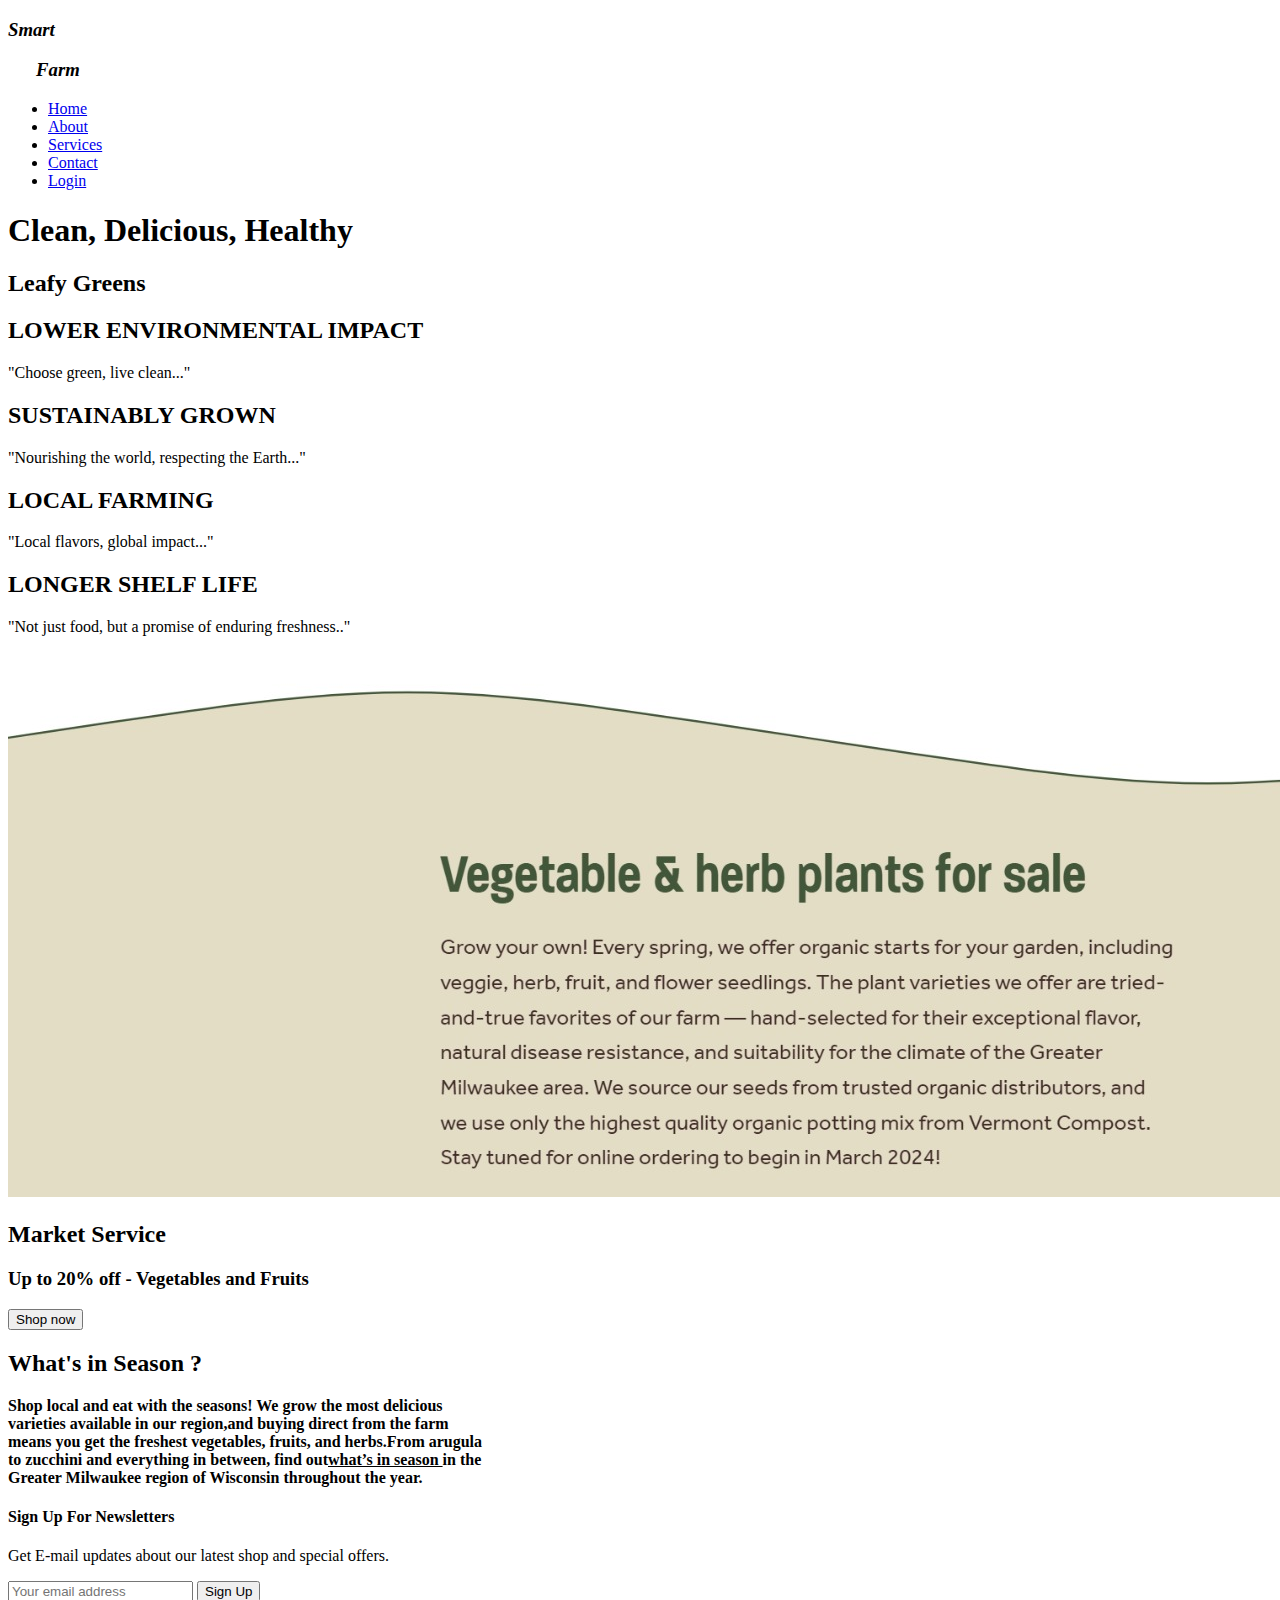
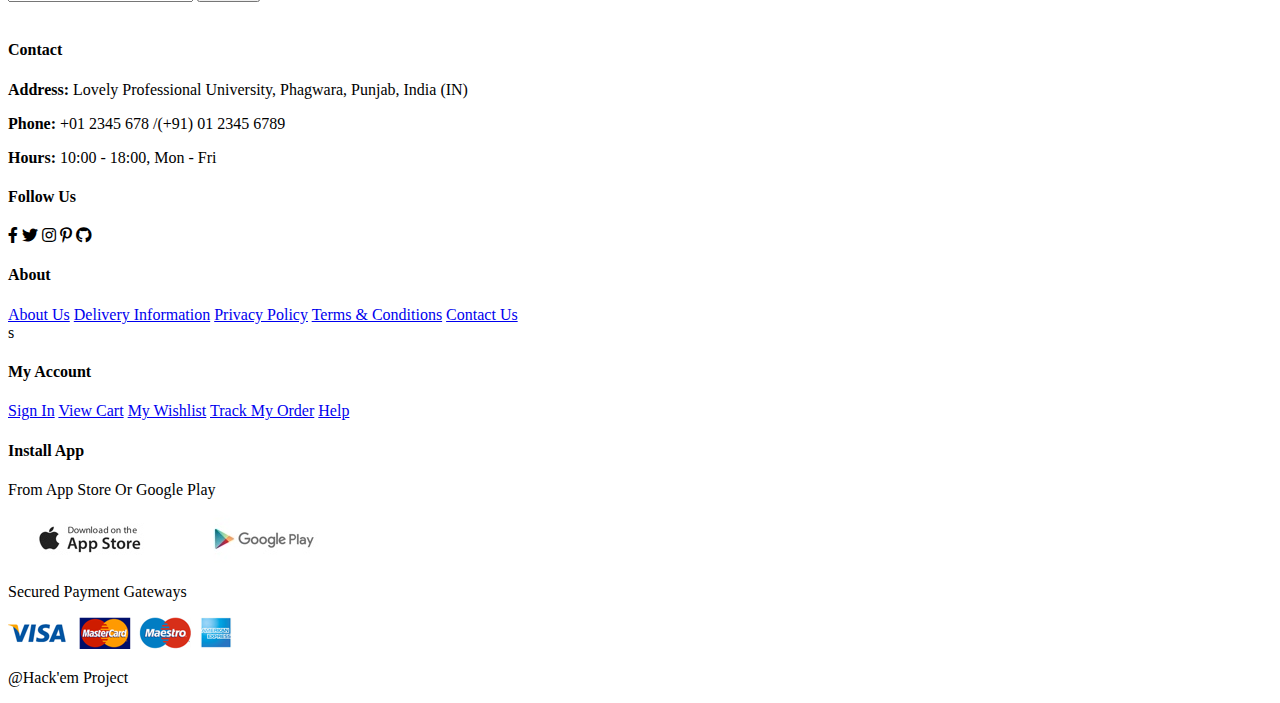
==== index.html @ 543e43bd "Added Home Page" ====
<!DOCTYPE html>
<html lang="en">
<head>
    <meta charset="UTF-8">
    <meta name="viewport" content="width=device-width, initial-scale=1.0">
    <title>Smart Farm</title>
    <link rel="stylesheet" href="https://pro.fontawesome.com/releases/v5.10.0/css/all.css" />
    <link rel="stylesheet" href="styles.css">
</head>
<body>
    <header id="nav">
        <div class="Logo">
        <h3><i><b>Smart</i></b></h3>
        <h3><i><b>&nbsp;&nbsp;&nbsp;&nbsp;&nbsp;&nbsp;Farm</i></b></h3>
        </div>
        <ul id="navbar">
            <li><a class="active" href="index.html">Home</a></li>
            <li><a href="about.html">About</a></li>
            <li><a href="service.html">Services</a></li>
            <li><a href="contact.html">Contact</a></li>
            <li><a target="_blank" href="login.html">Login</a></li>
        </ul>
    </header>

    <div class="hero-image">
        <div class="hero-text">
            <h1>Clean, Delicious, Healthy</h1>
            <h2><span>Leafy Greens</span></h2>
        </div>
    </div>


    <!--Benifits-->
    <div id="farm">
        <section id="services" class="services">
            <div class="wrapper">
                <div class="items">
                    <div class="item">
                        <h2>LOWER ENVIRONMENTAL IMPACT</h2>
                        <p>"Choose green, live clean..."</p>
                    </div>
                    <div class="item">
                        <h2>SUSTAINABLY GROWN</h2>
                        <p>"Nourishing the world, respecting the Earth..."</p>
                    </div>
                    <div class="item">
                        <h2>LOCAL FARMING</h2>
                        <p>"Local flavors, global impact..."</p>
                    </div>
                    <div class="item">
                        <h2>LONGER SHELF LIFE</h2>
                        <p>"Not just food, but a promise of enduring freshness.."</p>
                    </div>
                </div>            
        </section>
    </div>
    
    <!-- product section -->
    <div class = "plants section-m1">
        <img src="vege.jpeg"></img>
        <div class="vegetable-container">
            <h2>Market Service</h2>
            <h3>Up to<span> 20% off </span>- Vegetables and Fruits </h3>
            <button class="normal">Shop now</button>

        </div>
        <div class='main_season'>
        <div class='season'>
            <h2>What's in Season ?</h2>
            <p><b>Shop local and eat with the seasons! We grow the most delicious <br>varieties available in our region,and buying direct from the farm</br> means you get the freshest vegetables, fruits, and herbs.From arugula<br> to zucchini and everything in between, find out<span><u>what’s in season </u></span>in the<br> Greater Milwaukee region of Wisconsin throughout the year.</br></b></p>
            </div>
            <div class='season_img'>
            </div>
        </div>
    </div>

    <!-- NEWSLETTER -->
    <section id="newsletter" class="section-p1 section-m1">
        <div class="newstext">
            <h4>Sign Up For Newsletters</h4>
            <p>Get E-mail updates about our latest shop and <span>special offers.</span></p>
        </div>

        <div class="form">
            <input type="text" placeholder="Your email address">
            <button class="normal">Sign Up</button>
        </div>
    </section>

<!--Footer-->
    <footer class="section-p1">
        <div class="col">
            <img class="logo" src="images/logo.png" alt="">
            <h4>Contact</h4>
            <p><strong>Address: </strong> Lovely Professional University, Phagwara, Punjab, India (IN)</p>
            <p><strong>Phone: </strong> +01 2345 678 /(+91) 01 2345 6789</p>
            <p><strong>Hours: </strong> 10:00 - 18:00, Mon - Fri</p>

            <div class="follow">
                <h4>Follow Us</h4>
                <div class="icon">
                    <i class="fab fa-facebook-f"></i>
                    <i class="fab fa-twitter"></i>
                    <i class="fab fa-instagram"></i>
                    <i class="fab fa-pinterest-p"></i>
                    <i class="fab fa-github"></i>
                </div>
            </div>
        </div>

        <div class="col">
            <h4>About</h4>
            <a href="#">About Us</a>
            <a href="#">Delivery Information</a>
            <a href="#">Privacy Policy</a>
            <a href="#">Terms & Conditions</a>
            <a href="#">Contact Us</a>
        </div>

        <div class="col">s
            <h4>My Account</h4>
            <a href="#">Sign In</a>
            <a href="#">View Cart</a>
            <a href="#">My Wishlist</a>
            <a href="#">Track My Order</a>
            <a href="#">Help</a>
        </div>

        <div class="col install">
            <h4>Install App</h4>
            <p>From App Store Or Google Play</p>
            <div class="row">
                <img src="img/pay/app.jpg" alt="">
                <img src="img/pay/play.jpg" alt="">
            </div>
            <p>Secured Payment Gateways</p>
            <img src="img/pay/pay.png" alt="">
        </div>

        <div class="copyright">
            <p>@Hack'em Project</p>
        </div>
    </footer>


    <script src="script.js"></script>

</body>
</html>
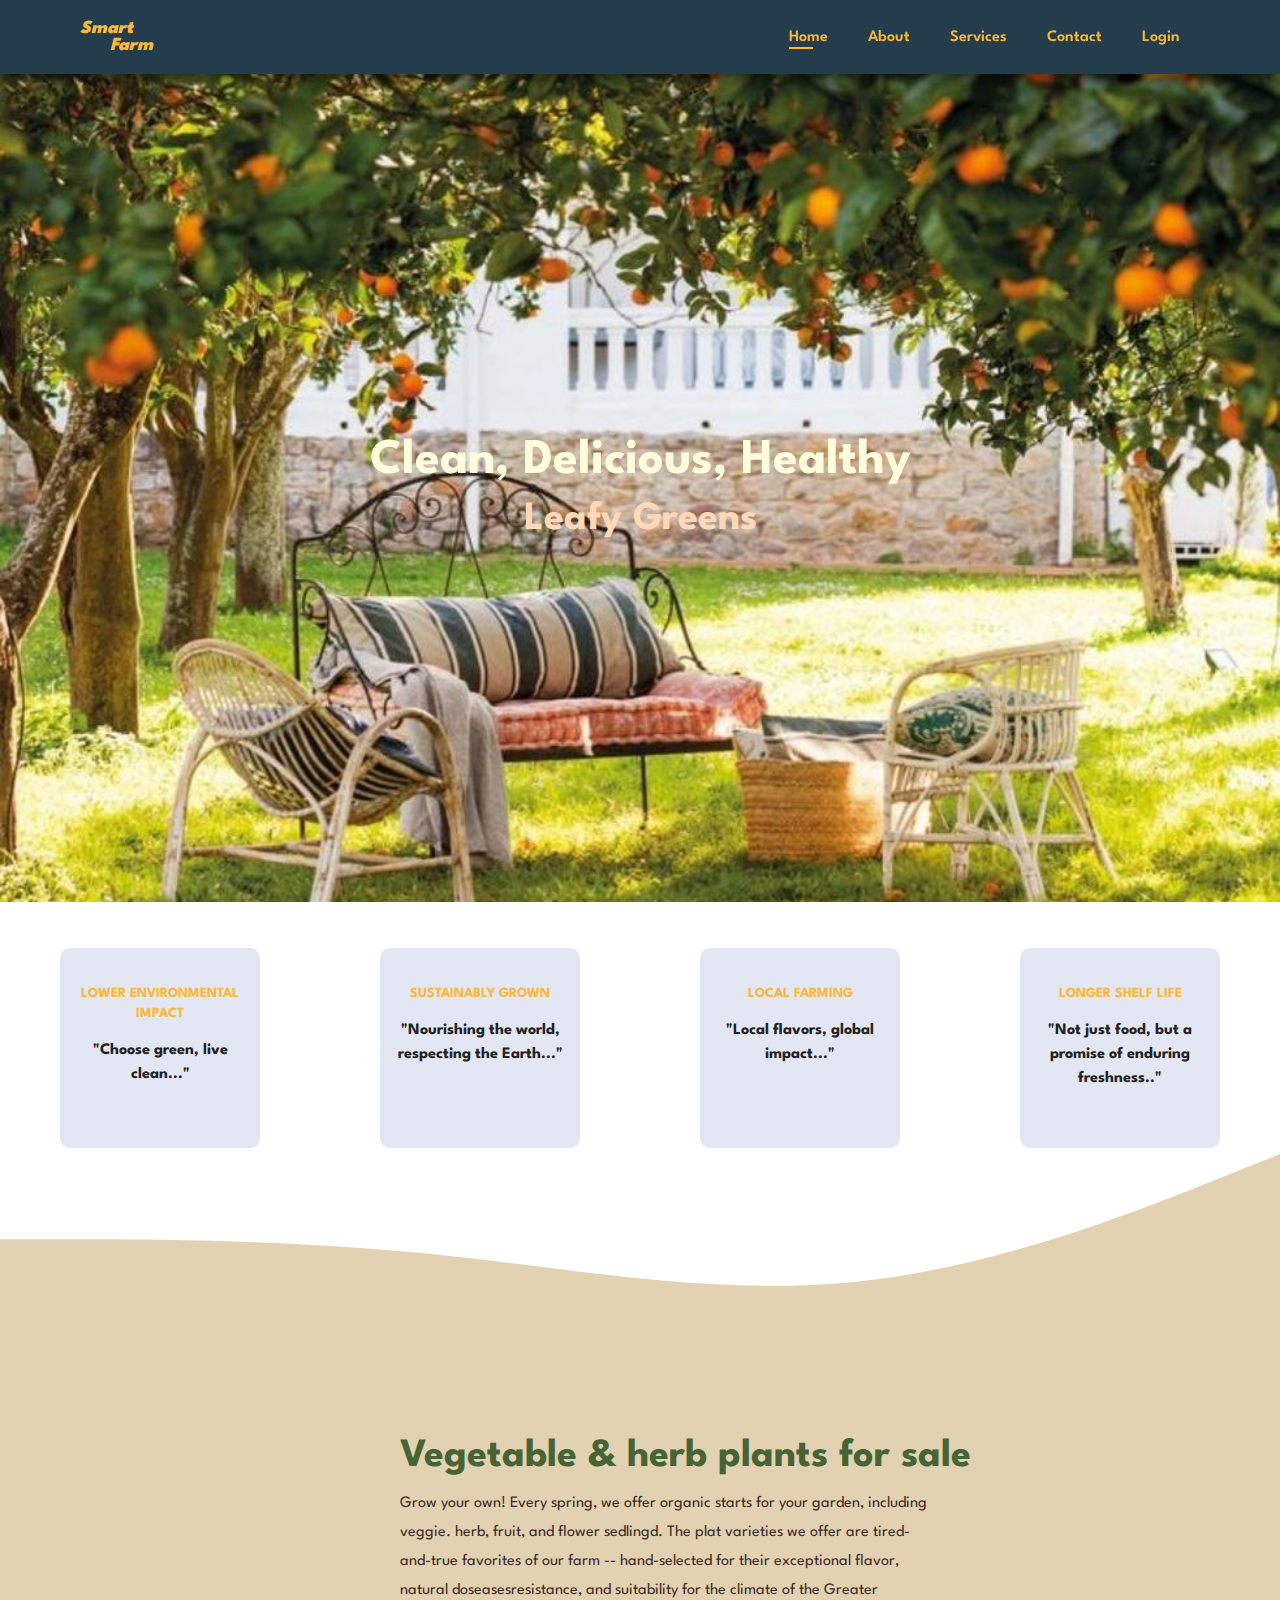
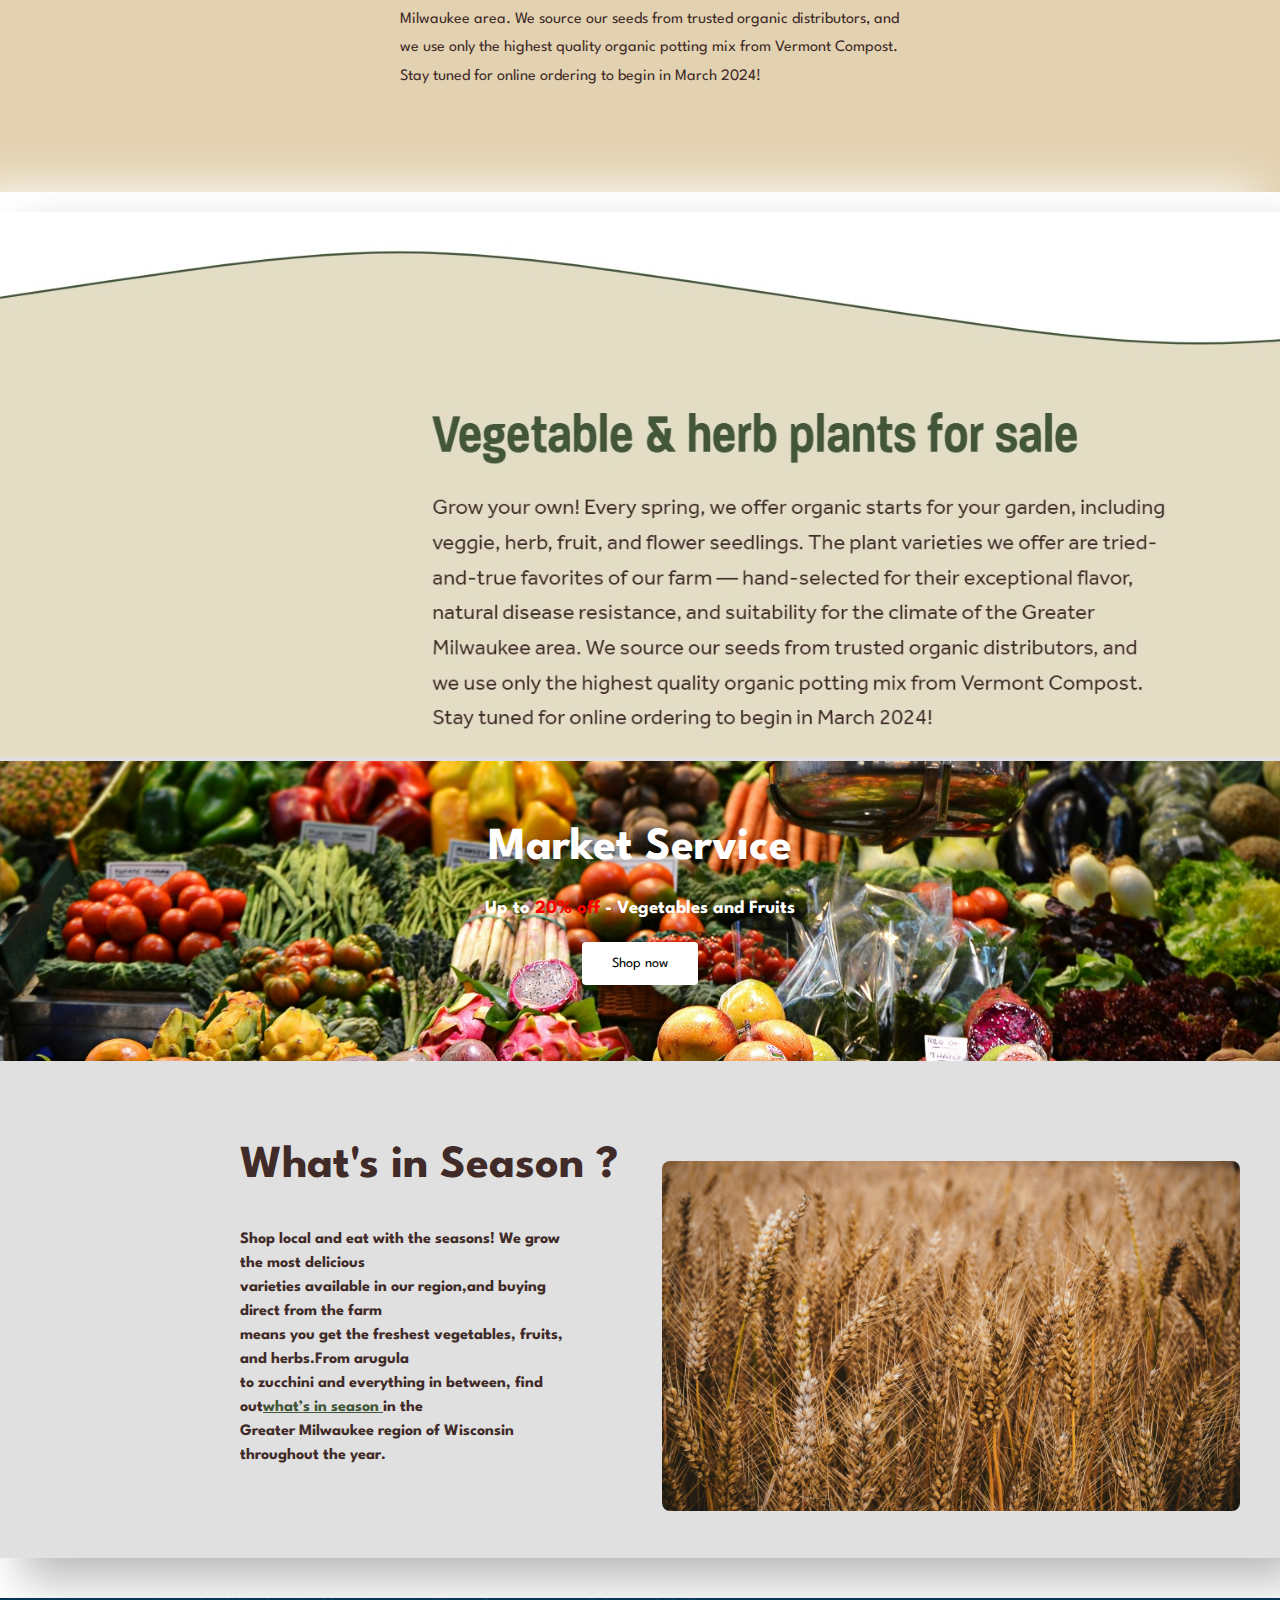
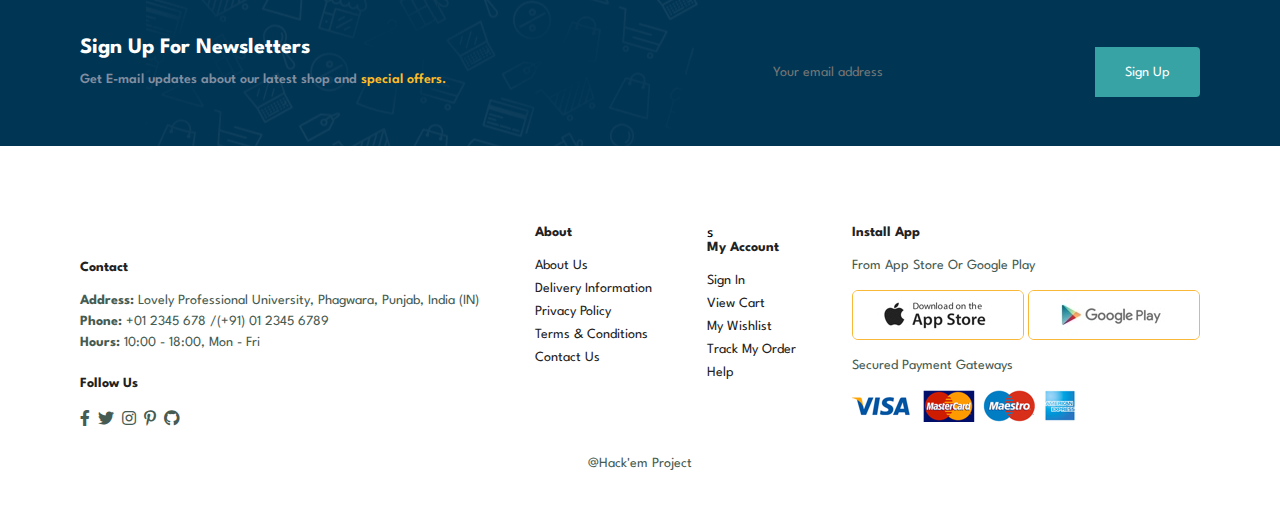
==== commit 026c653b: "ADDED Wavy SVG HTML" ====
--- a/index.html
+++ b/index.html
@@ -53,6 +53,23 @@
                     </div>
                 </div>            
         </section>
+    </div>
+    <!--Wavy SVG--->
+    <div class="wave-header">
+        <!--wave svg-->
+        <svg xmlns="http://www.w3.org/2000/svg" viewBox="0 0 1440 320"><path fill="#E3D2B1" fill-opacity="1" d="M0,96L80,96C160,96,320,96,480,112C640,128,800,160,960,144C1120,128,1280,64,1360,32L1440,0L1440,320L1360,320C1280,320,1120,320,960,320C800,320,640,320,480,320C320,320,160,320,80,320L0,320Z"></path></svg>
+        <!-- <h1>Vegetable & herb plants for sale</h1> -->
+    </div>
+    <div class="herb">
+        <h3>Vegetable & herb plants for sale</h3>
+        <p>Grow your own! Every spring, we offer organic starts for your garden, including<br>
+            veggie. herb, fruit, and flower sedlingd. The plat varieties we offer are tired-<br>
+            and-true favorites of our farm -- hand-selected for their exceptional flavor,<br>
+            natural doseasesresistance, and suitability for the climate of the Greater<br>
+            Milwaukee area. We source our seeds from trusted organic distributors, and<br>
+            we use only the highest quality organic potting mix from Vermont Compost.<br>
+            Stay tuned for online ordering to begin in March 2024!
+        </p>
     </div>
     
     <!-- product section -->
--- a/styles.css
+++ b/styles.css
@@ -0,0 +1,864 @@
+/* styles.css */
+@import url("https://fonts.googleapis.com/css2?family=Spartan:wght@100;200;300;400;500;600;700;800;900&display=swap");
+
+/* Basic CSS for navigation */
+
+*{
+    margin: 0;
+    padding: 0;
+    box-sizing: border-box;
+    font-family: 'Spartan', sans-serif;
+}
+
+h1{
+    font-size: 50px;
+    line-height: 64px;
+    color: #222;
+}
+
+h2{
+    font-size: 46px;
+    line-height: 54px;
+    color: #222;
+}
+
+h4{
+    font-size: 20px;
+    color: #222;
+}
+
+h6{
+    font-weight: 700;
+    font-size: 12px;
+}
+
+p{
+    font-size: 16px;
+    color: #465b52;
+    margin:15px 0 20px 0;
+}
+.section-p1{
+    padding:40px 80px;
+}
+.section-m1{
+    margin:40px 0;
+}
+
+button.normal{
+    font-size: 14px;
+    padding: 15px 30px;
+    color: #000;
+    background-color: #fff;
+    border-radius: 4px;
+    cursor: pointer;
+    border: none;
+    outline: none;
+    transition: 0.2s ease;
+}
+
+/*HOME*/
+#nav {
+    display: flex;
+    align-items: center;
+    justify-content: space-between;
+    padding: 20px 80px;
+    background: #233d4d;
+    box-shadow: 0 5px 15px rgb(0, 0, 0, 0.6);
+    z-index: 999; /* navbar ka box shadow vapas lane ke liye ,gayab hogya tha */
+    position: sticky; /* navbar move kr rha , usse sticky krdiya */
+    top: 0;
+    left: 0;
+}
+
+
+#navbar{
+    display: flex;
+    align-items: center;
+    justify-content: center;
+}
+
+#navbar li{
+    list-style: none;
+    padding: 0 20px;
+    position: relative;
+}
+
+
+#navbar li a{
+    text-decoration: none;
+    font-size: 16px;
+    font-weight: 600;
+    color: #f9b837;
+    transition: 0.3sec ease; /* for smoothness jb home ke pass cursor lejayenge*/
+}
+
+
+#navbar li a:hover,
+#navbar li a.active{  /* jo page open hai vo alag color mei dikhega */
+    color: #f9b837;
+
+}
+
+#navbar li a.active::after,
+#navbar li a:hover::after{  /* Cursor lejane pr link  underline honge*/
+    content:"";
+    width: 30%;
+    height: 2px;
+    background: #f9b837;
+    position: absolute;
+    bottom: -4px;
+    left: 20px;
+}
+
+/* Hero Image */
+.hero-image {
+    background-image: url('farmhouse.jpg'); /* Add path to your image */
+    height: 92vh; /* Adjust height as needed */
+    width: 100%;
+    background-position: center;
+    background-repeat: no-repeat;
+    background-size: cover;
+    position: relative;
+    padding-bottom: 0;
+    margin-bottom: 0;
+}
+
+.Logo{
+    color: #f9b837;
+}
+.hero-text {
+    text-align: center;
+    position: absolute;
+    top: 50%;
+    left: 50%;
+    transform: translate(-50%, -50%);
+    color: white;
+}
+
+.hero-text h2{
+    font-size: 35px;
+    color: #fdfcdc;
+  }
+.hero-text h1{
+    color: #fdfcdc;
+}
+.hero-text span{
+    color:#fed9b7;
+    font-size:40px;
+}
+/*Benefits*/
+#services {
+    margin-top: 40px;
+}
+
+#services .items {
+    display: flex;
+    flex-wrap: wrap;
+    justify-content: space-around;
+}
+
+#services .items .item {
+    text-align: center;
+    display: inline-block;
+    line-height: 1.5px;
+    padding: 6px;
+    margin: 6px;
+    width: 200px;
+    height: 200px;
+    background: #e3e6f3;
+    border-radius: 10px;
+    transition: all 0.5s ease;
+}
+
+#services .items .item h2 {
+    color: #f9b837;
+    justify-content: center;
+    display: flex;
+    padding-top: 30px;
+    line-height: 20px;
+    font-size: 14px;
+    /* margin: 10px 0; */
+}
+
+#services .items .item p {
+    line-height: 1.5;
+    color:#222;
+    font-weight: bold;
+}
+
+
+#services .items .item:hover {
+    transform: scale(1.1);
+    box-shadow: 0 0 20px rgba(0, 0, 0, 0.1);
+}
+
+#services .items .item:hover h2 {
+    color: #465B52;
+}
+
+/*Wavy svg*/
+.wave-header{
+    width: 100%;
+    position: relative;
+    display: flex;
+    justify-content: center;
+    align-items: center;
+    margin: 0;
+    padding: 0;
+}
+
+svg{
+    position: relative;
+    /* height: 50%; */
+    /* bottom:0; */
+}
+.herb{
+    background: #E3D2B1;
+    justify-content: center;
+    align-items: center;
+    padding-left: 400px;
+    /* padding-left: 0px; */
+    margin-bottom: 0px;
+    padding-bottom: 0px;
+}
+
+.herb h3{
+    padding-top: 0px;
+    font-size: 2.5em;
+    color: #466435;
+    font-weight: 700;
+    align-items: center;
+}
+
+.herb p{
+    color: #412b29;
+    padding-bottom: 100px;
+    line-height: 1.8;
+}
+
+/* product section*/
+.plants{
+    margin-top: 0px;
+    padding-top: 0px;
+    border-radius: 0px;
+    background: #e0e0e0;
+    box-shadow:  22px 22px 44px #b8b8b8,
+                -22px -22px 44px #ffffff;
+}
+
+.plants img{
+    /* padding-right: 0px; */
+/*     width: 100%; */
+    margin-top: 0px;
+    padding-top: 0px;
+}
+
+
+.vegetable-container {
+    background-image: url('vegetables.jpeg');
+
+    background-size: cover; /* Cover the entire container */
+    background-position: center; /* Center the image */
+    width: 100%; /* Set width to 100% */
+    height: 300px; /* Set height as needed */
+    justify-content: center;
+    flex-direction: column;
+    align-items: center;
+    text-align: center;
+}
+
+.vegetable-container h2{
+    text-align: center;
+    padding-top: 60px;
+    color:white;
+}
+
+.vegetable-container h3{
+    text-align: center;
+    padding-top:25px;
+    padding-bottom: 25px;
+    color:white;
+}
+
+.vegetable-container span{
+    color:red;
+}
+.plants button:hover{ /* button ka color change jb uspe cursor le jayenge*/
+    background:#f9b837;
+    color:white;
+}
+.season h2{
+    padding-left: 200px;
+    color:#412b29;
+    padding-top: 38px; 
+}
+.season p{
+    padding-left: 200px;
+    padding-right: 80px;
+    color:#412b29;
+    padding-top: 20px;
+    padding-bottom: 30px;
+    line-height: 1.5;
+}
+.season span{
+    color:#425639;
+}
+.season_img{
+    background-image: url('ghaas.jpeg');
+    background-size:cover ;
+    width:60%;
+    height: 350px;
+    border-radius: 8px;
+    margin-top: 60px;
+    padding-top:200px;
+    padding-bottom: 20px;
+}
+.main_season{
+    display:flex;
+    justify-content: space-evenly;
+    padding-right: 20px;
+    margin-bottom: 0;
+    padding: 40px;
+}
+/*Contact Us*/
+#contact-details{
+    display: flex;
+    align-items: center;
+    justify-content: space-between;
+}
+
+#contact-details .details{
+    width: 40%;
+}
+
+#contact-details .details .span,
+#form-details form span{
+    font-size: 12px;
+}
+
+#contact-details .details h2,
+#form-details form h2{
+    font-size: 26px;
+    line-height: 35px;
+    padding: 20px 0;
+}
+
+#contact-details .details h3{
+    font-size: 16px;
+    padding-bottom: 15px;
+}
+
+#contact-details .details li{
+    list-style: none;
+    display: flex;
+    padding: 10px 0;
+}
+
+#contact-details .details li i{
+    font-size: 14px;
+    padding-right: 22px;
+}
+
+#contact-details .details li p{
+    font-size: 14px;
+    margin: 0;
+}
+
+#contact-details .map{
+    width: 55%;
+    height: 400px;
+}
+
+#contact-details .map iframe{
+    width: 100%;
+    height: 100%;
+}
+
+#form-details{
+    display: flex;
+    justify-content: space-between;
+    margin: 30px;
+    padding: 80px;
+    border: 1px solid #e1e1e1;
+}
+
+#form-details form{
+    width: 65%;
+    display: flex;
+    flex-direction: column;
+    align-items: flex-start;
+}
+
+#form-details form input,
+#form-details form textarea{
+    width: 100%;
+    padding: 12px 15px;
+    outline: none;
+    margin-bottom: 20px;
+    border: 1px solid #e1e1e1;
+}
+
+#form-details form button{
+    background-color: #f9b837;
+    color: #fff;
+}
+
+#form-details .people div{
+    padding-bottom: 25px;
+    display: flex;
+    align-items: flex-start;
+}
+
+#form-details .people div img{
+    width: 65px;
+    height: 65px;
+    object-fit: cover;
+    margin-right: 15px;
+}
+
+#form-details .people div p{
+    margin: 0;
+    font-size: 13px;
+    line-height: 25px;
+}
+
+#form-details .people div p span{
+    display: block;
+    font-size: 16px;
+    font-weight: 600;
+    color: #000;
+}
+
+/* Newsletter */
+#newsletter{
+    display: flex;
+    justify-content: space-between;
+    flex-wrap: wrap;
+    align-items: center;
+    background-image: url('img/banner/b14.png');
+    background-repeat: no-repeat;
+    background-position: 20% 30%;
+    background-color: #003554;
+}
+
+#newsletter h4{
+    font-size: 22px;
+    font-weight: 700;
+    color: #fff;
+}
+
+#newsletter p{
+    font-size: 14px;
+    font-weight: 600;
+    color: #818ea0;
+}
+
+#newsletter p span{
+    color: #ffbd27;
+}
+
+#newsletter .form{
+    display: flex;
+    width: 40%;
+}
+#newsletter input{
+    height: 3.125rem;
+    padding: 0 1.25rem;
+    font-size: 14px;
+    width: 100%;
+    border: 1px solid transparent ;
+    border-radius: 4px;
+    outline: none;
+    border-top-right-radius: 0;
+    border-bottom-right-radius: 0;
+}
+
+#newsletter button{
+    background-color: #38a3a5;
+    color: #fff;
+    white-space: nowrap;
+    border-top-left-radius: 0;
+    border-bottom-left-radius: 0;
+}
+
+
+
+/* footer */
+footer{
+    display: flex;
+    flex-wrap: wrap;
+    justify-content: space-between;
+}
+
+footer .col{
+    display: flex;
+    flex-direction: column;
+    align-items: flex-start;
+    margin-bottom: 20px;
+}
+
+footer .logo{
+    margin-bottom: 30px;
+    padding-bottom: 5px;
+}
+
+footer h4{
+    font-size: 14px;
+    padding-bottom: 20px;
+}
+
+footer p{
+    font-size: 14px;
+    margin: 0 0 8px 0;
+}
+
+footer a{
+    font-size: 14px;
+    text-decoration: none;
+    color: #222;
+    margin-bottom: 10px;
+}
+
+footer .follow{
+    margin-top: 20px;
+}
+
+footer .follow i{
+    color: #465b52;
+    padding-right: 4px;
+    cursor: pointer;  
+}
+
+footer .install .row img{
+    border: 1px solid #f9b837;
+    border-radius: 6px;
+} 
+
+footer .install img{
+    margin: 10px 0 15px 0;
+}
+
+footer .follow:hover , footer a:hover{
+    color: #f9b837;
+
+}
+
+footer .copyright{
+    width: 100%;
+    text-align: center;
+}
+
+/* ABOUT */
+
+/* main banner */
+#page-header.about-header{
+    background-image: url('img/about/a1.jpg');
+    height: 250px; /* Adjust height as needed */
+    background-position: center;
+    background-repeat: no-repeat;
+    background-size: cover;
+    position: relative;
+}
+
+#page-header h2,#page-header p{
+    color: #fff;
+    justify-content: center;
+    display: flex;
+    align-items: center;
+}
+
+#page-header h2{
+    padding-top: 60px;
+}
+/* who are we */
+#about-head{
+    display: flex;
+    align-items: center;
+}
+
+#about-head img{
+    width: 50%;
+    height: auto;
+}
+
+#about-head div{
+    padding-left: 40px;
+}
+
+/*SERVICE*/
+#form-details {
+    display: flex;
+    justify-content: space-between;
+    margin: 30px;
+    padding: 80px;
+    border: 1px solid #e1e1e1;
+    background-color: #f5f5f5;
+    border-radius: 10px;
+}
+
+#form-details form {
+    width: 60%;
+    display: flex;
+    flex-direction: column;
+    align-items: flex-start;
+}
+
+#form-details form input,
+#form-details form textarea {
+    width: 100%;
+    padding: 12px 15px;
+    outline: none;
+    margin-bottom: 20px;
+    border: 1px solid #e1e1e1;
+    border-radius: 5px;
+}
+
+#form-details form button {
+    background-color: #088178;
+    color: #fff;
+    padding: 10px 15px;
+    border: none;
+    border-radius: 5px;
+    cursor: pointer;
+}
+
+.file-label {
+    display: block;
+    margin-bottom: 20px;
+    color: #088178;
+    cursor: pointer;
+}
+
+#form-details .people div {
+    padding-bottom: 25px;
+    display: flex;
+    align-items: flex-start;
+}
+
+#form-details .people div img {
+    width: 65px;
+    height: 65px;
+    object-fit: cover;
+    margin-right: 15px;
+    border-radius: 50%;
+}
+
+#form-details .people div p {
+    margin: 0;
+    font-size: 14px;
+    line-height: 25px;
+}
+
+#form-details .people div p span {
+    display: block;
+    font-size: 16px;
+    font-weight: 600;
+    color: #000;
+}
+button.normal{
+    font-size: 14px;
+    padding: 15px 30px;
+    color: #000;
+    background-color: #fff;
+    border-radius: 4px;
+    cursor: pointer;
+    border: none;
+    outline: none;
+    transition: 0.2s ease;
+}
+#form-details form .file-label .normal{
+    display: inline-block;
+    background-color: #fff;
+    color: #000; 
+    padding: 10px 15px;
+    border: 1px solid #ccc;
+    border-radius: 5px;
+    cursor: pointer;
+}
+/*Contact Us*/
+#contact-details{
+    display: flex;
+    align-items: center;
+    justify-content: space-between;
+}
+
+#contact-details .details{
+    width: 40%;
+}
+
+#contact-details .details .span,
+#form-details form span{
+    font-size: 12px;
+}
+
+#contact-details .details h2,
+#form-details form h2{
+    font-size: 26px;
+    line-height: 35px;
+    padding: 20px 0;
+}
+
+#contact-details .details h3{
+    font-size: 16px;
+    padding-bottom: 15px;
+}
+
+#contact-details .details li{
+    list-style: none;
+    display: flex;
+    padding: 10px 0;
+}
+
+#contact-details .details li i{
+    font-size: 14px;
+    padding-right: 22px;
+}
+
+#contact-details .details li p{
+    font-size: 14px;
+    margin: 0;
+}
+
+#contact-details .map{
+    width: 55%;
+    height: 400px;
+}
+
+#contact-details .map iframe{
+    width: 100%;
+    height: 100%;
+}
+
+#form-details{
+    display: flex;
+    justify-content: space-between;
+    margin: 30px;
+    padding: 80px;
+    border: 1px solid #e1e1e1;
+}
+
+#form-details form{
+    width: 65%;
+    display: flex;
+    flex-direction: column;
+    align-items: flex-start;
+}
+
+#form-details form input,
+#form-details form textarea{
+    width: 100%;
+    padding: 12px 15px;
+    outline: none;
+    margin-bottom: 20px;
+    border: 1px solid #e1e1e1;
+}
+
+#form-details form button{
+    background-color: #f9b837;
+    color: #fff;
+}
+
+#form-details .people div{
+    padding-bottom: 25px;
+    display: flex;
+    align-items: flex-start;
+}
+
+#form-details .people div img{
+    width: 65px;
+    height: 65px;
+    object-fit: cover;
+    margin-right: 15px;
+}
+
+#form-details .people div p{
+    margin: 0;
+    font-size: 13px;
+    line-height: 25px;
+}
+
+#form-details .people div p span{
+    display: block;
+    font-size: 16px;
+    font-weight: 600;
+    color: #000;
+}
+
+/*Login*/
+.container{
+    width: 100%;
+    height: 100vh;
+    background-image: linear-gradient(rbga(0,0,50,0.8),rbga(0,0,50,0.8)),url();
+    background-position: center;
+    background-size: cover;
+    position: relative;
+
+}
+.form-box{
+    width: 95%;
+    max-width: 450px;
+    position: absolute;
+    top: 50%;
+    left: 50%;
+    transform: translate(-50%,-50%);
+    background:#fff;
+    padding: 50px 60px 70px;
+    text-align: center;
+}
+.form-box h1{
+    font-size: 30px;
+    margin-bottom: 60px;
+    color: #3c00a0;
+    position: relative;
+}
+.form-box h1::after{
+    content:" ";
+    width: 30px;
+    height: 4px;
+    border-radius: 4px;
+    background: #3c00a0;
+    position: absolute;
+    bottom: -12px;
+    left: 50%;
+    transform: translateX(-70%);
+}
+.input-field{
+    background: #eaeaea;
+    margin: 15px 0;
+    border-radius: 3px;
+    display:flex;
+    align-items: center;
+    max-height: 65px;
+    transition: max-height 0.5s;
+    overflow: hidden;
+}
+input{
+    width: 100%;
+    background: transparent;
+    border: 0;
+    outline: 0;
+    padding: 18px 15px;
+}
+.btn-field{
+    width: 100%;
+    display: flex;
+    justify-content: space-between;
+}
+.btn-field button{
+    flex-basis: 48%;
+    background: #3c00a0;
+    color: #fff;
+    height: 40px;
+    border-radius: 20px;
+    border: 0;
+    outline: 0;
+    cursor:pointer;
+    transition: background 1.5s;
+}
+.input-area{
+    height:280px;
+}
+.btn-field.disabled{
+    background: #eaeaea;
+    color: #555;
+}
